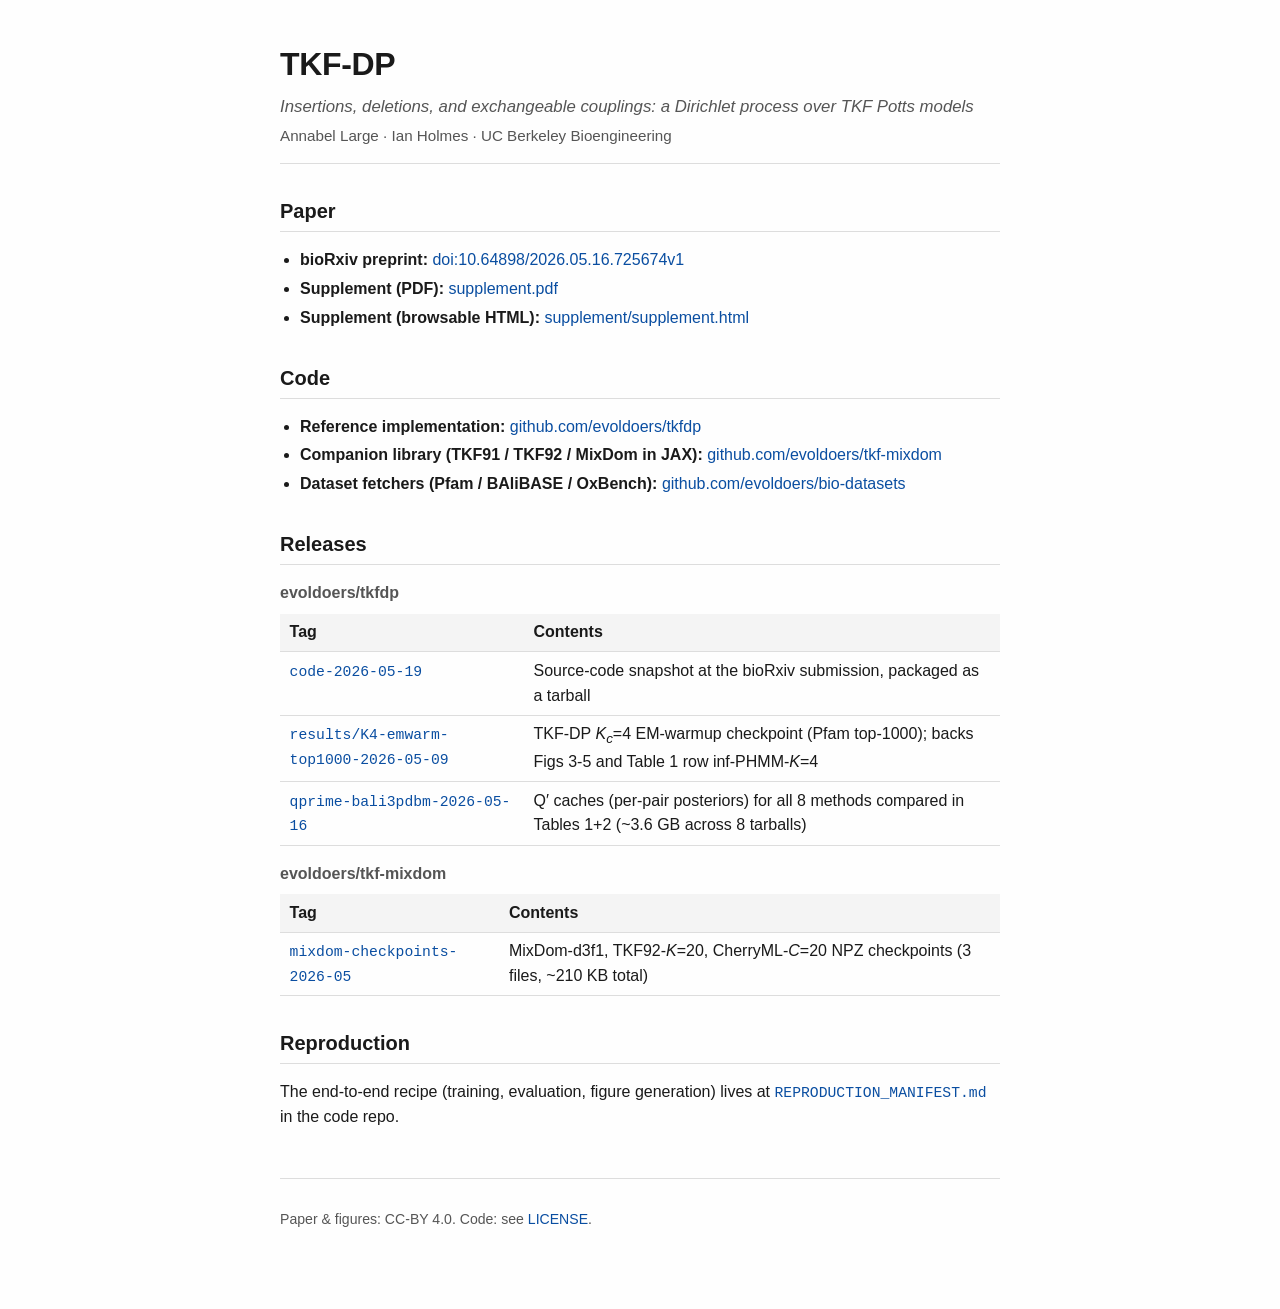
==== index.html @ f347cef0 "Initial landing page: bioRxiv link, PDF + HTML supplement, releases table Co-Authored-By: Claude Opu" ====
<!DOCTYPE html>
<html lang="en">
<head>
<meta charset="utf-8">
<meta name="viewport" content="width=device-width, initial-scale=1">
<title>TKF-DP — exchangeably covariant sequence evolution</title>
<link rel="stylesheet" href="style.css">
</head>
<body>
<header>
<h1>TKF-DP</h1>
<p class="subtitle"><em>Insertions, deletions, and exchangeable couplings: a Dirichlet process over TKF Potts models</em></p>
<p class="authors">Annabel Large &middot; Ian Holmes &middot; UC Berkeley Bioengineering</p>
</header>

<main>

<section>
<h2>Paper</h2>
<ul>
<li><strong>bioRxiv preprint:</strong> <a href="https://www.biorxiv.org/content/10.64898/2026.05.16.725674v1">doi:10.64898/2026.05.16.725674v1</a></li>
<li><strong>Supplement (PDF):</strong> <a href="supplement.pdf">supplement.pdf</a></li>
<li><strong>Supplement (browsable HTML):</strong> <a href="supplement/supplement.html">supplement/supplement.html</a></li>
</ul>
</section>

<section>
<h2>Code</h2>
<ul>
<li><strong>Reference implementation:</strong> <a href="https://github.com/evoldoers/tkfdp">github.com/evoldoers/tkfdp</a></li>
<li><strong>Companion library (TKF91 / TKF92 / MixDom in JAX):</strong> <a href="https://github.com/evoldoers/tkf-mixdom">github.com/evoldoers/tkf-mixdom</a></li>
<li><strong>Dataset fetchers (Pfam / BAliBASE / OxBench):</strong> <a href="https://github.com/evoldoers/bio-datasets">github.com/evoldoers/bio-datasets</a></li>
</ul>
</section>

<section>
<h2>Releases</h2>

<h3>evoldoers/tkfdp</h3>
<table>
<thead><tr><th>Tag</th><th>Contents</th></tr></thead>
<tbody>
<tr>
  <td><a href="https://github.com/evoldoers/tkfdp/releases/tag/code-2026-05-19"><code>code-2026-05-19</code></a></td>
  <td>Source-code snapshot at the bioRxiv submission, packaged as a tarball</td>
</tr>
<tr>
  <td><a href="https://github.com/evoldoers/tkfdp/releases/tag/results/K4-emwarm-top1000-2026-05-09"><code>results/K4-emwarm-top1000-2026-05-09</code></a></td>
  <td>TKF-DP <var>K<sub>c</sub></var>=4 EM-warmup checkpoint (Pfam top-1000); backs Figs 3-5 and Table 1 row inf-PHMM-<var>K</var>=4</td>
</tr>
<tr>
  <td><a href="https://github.com/evoldoers/tkfdp/releases/tag/qprime-bali3pdbm-2026-05-16"><code>qprime-bali3pdbm-2026-05-16</code></a></td>
  <td>Q&prime; caches (per-pair posteriors) for all 8 methods compared in Tables 1+2 (~3.6 GB across 8 tarballs)</td>
</tr>
</tbody>
</table>

<h3>evoldoers/tkf-mixdom</h3>
<table>
<thead><tr><th>Tag</th><th>Contents</th></tr></thead>
<tbody>
<tr>
  <td><a href="https://github.com/evoldoers/tkf-mixdom/releases/tag/mixdom-checkpoints-2026-05"><code>mixdom-checkpoints-2026-05</code></a></td>
  <td>MixDom-d3f1, TKF92-<var>K</var>=20, CherryML-<var>C</var>=20 NPZ checkpoints (3 files, ~210 KB total)</td>
</tr>
</tbody>
</table>
</section>

<section>
<h2>Reproduction</h2>
<p>The end-to-end recipe (training, evaluation, figure generation) lives at
<a href="https://github.com/evoldoers/tkfdp/blob/main/REPRODUCTION_MANIFEST.md"><code>REPRODUCTION_MANIFEST.md</code></a> in the code repo.</p>
</section>

</main>

<footer>
<p>Paper &amp; figures: CC-BY 4.0. Code: see <a href="https://github.com/evoldoers/tkfdp/blob/main/LICENSE">LICENSE</a>.</p>
</footer>
</body>
</html>
---- style.css ----
/* tkfdp.net — minimal print-friendly landing page */
:root {
  --fg: #1a1a1a;
  --muted: #555;
  --bg: #fefefe;
  --link: #0a4ea1;
  --link-hover: #061f4f;
  --rule: #ddd;
}
* { box-sizing: border-box; }
html { font-size: 16px; }
body {
  font-family: -apple-system, BlinkMacSystemFont, "Segoe UI", Helvetica, Arial, sans-serif;
  color: var(--fg);
  background: var(--bg);
  line-height: 1.55;
  max-width: 48rem;
  margin: 0 auto;
  padding: 2.5rem 1.5rem 4rem;
}
header { border-bottom: 1px solid var(--rule); padding-bottom: 1rem; margin-bottom: 1.5rem; }
header h1 { margin: 0 0 0.25rem; font-size: 2rem; letter-spacing: -0.01em; }
header .subtitle { margin: 0.25rem 0; color: var(--muted); font-size: 1.05rem; }
header .authors { margin: 0.25rem 0 0; color: var(--muted); font-size: 0.95rem; }
main section { margin: 2rem 0; }
h2 { font-size: 1.25rem; border-bottom: 1px solid var(--rule); padding-bottom: 0.25rem; margin-bottom: 0.5rem; }
h3 { font-size: 1rem; margin: 1rem 0 0.4rem; color: var(--muted); }
ul { padding-left: 1.25rem; }
li { margin: 0.25rem 0; }
a { color: var(--link); text-decoration: none; }
a:hover { color: var(--link-hover); text-decoration: underline; }
code { font-family: ui-monospace, SFMono-Regular, Menlo, monospace; font-size: 0.92em; }
table { border-collapse: collapse; width: 100%; margin: 0.5rem 0; }
th, td { text-align: left; padding: 0.4rem 0.6rem; border-bottom: 1px solid var(--rule); vertical-align: top; }
th { background: #f4f4f4; font-weight: 600; }
footer { margin-top: 3rem; padding-top: 1rem; border-top: 1px solid var(--rule); color: var(--muted); font-size: 0.88rem; }
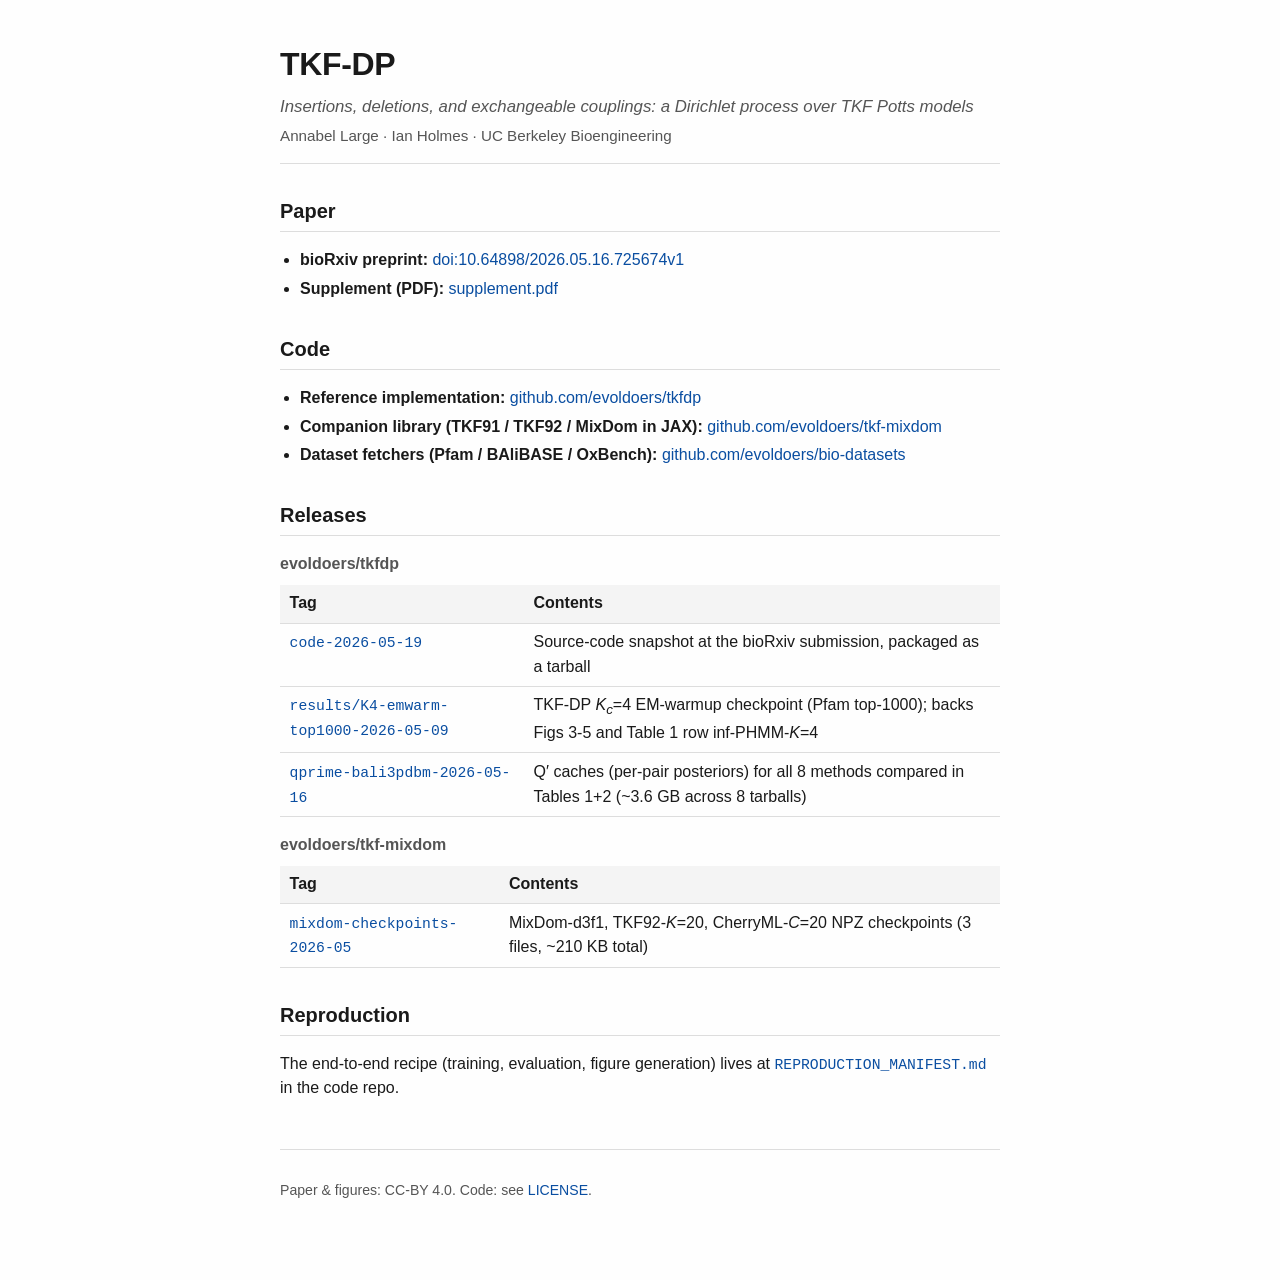
==== commit 0a24c32c: "Drop broken LaTeX->HTML supplement rendering; refresh supplement.pdf Remove the unreadable make4ht H" ====
--- a/index.html
+++ b/index.html
@@ -20,7 +20,6 @@
 <ul>
 <li><strong>bioRxiv preprint:</strong> <a href="https://www.biorxiv.org/content/10.64898/2026.05.16.725674v1">doi:10.64898/2026.05.16.725674v1</a></li>
 <li><strong>Supplement (PDF):</strong> <a href="supplement.pdf">supplement.pdf</a></li>
-<li><strong>Supplement (browsable HTML):</strong> <a href="supplement/supplement.html">supplement/supplement.html</a></li>
 </ul>
 </section>
 
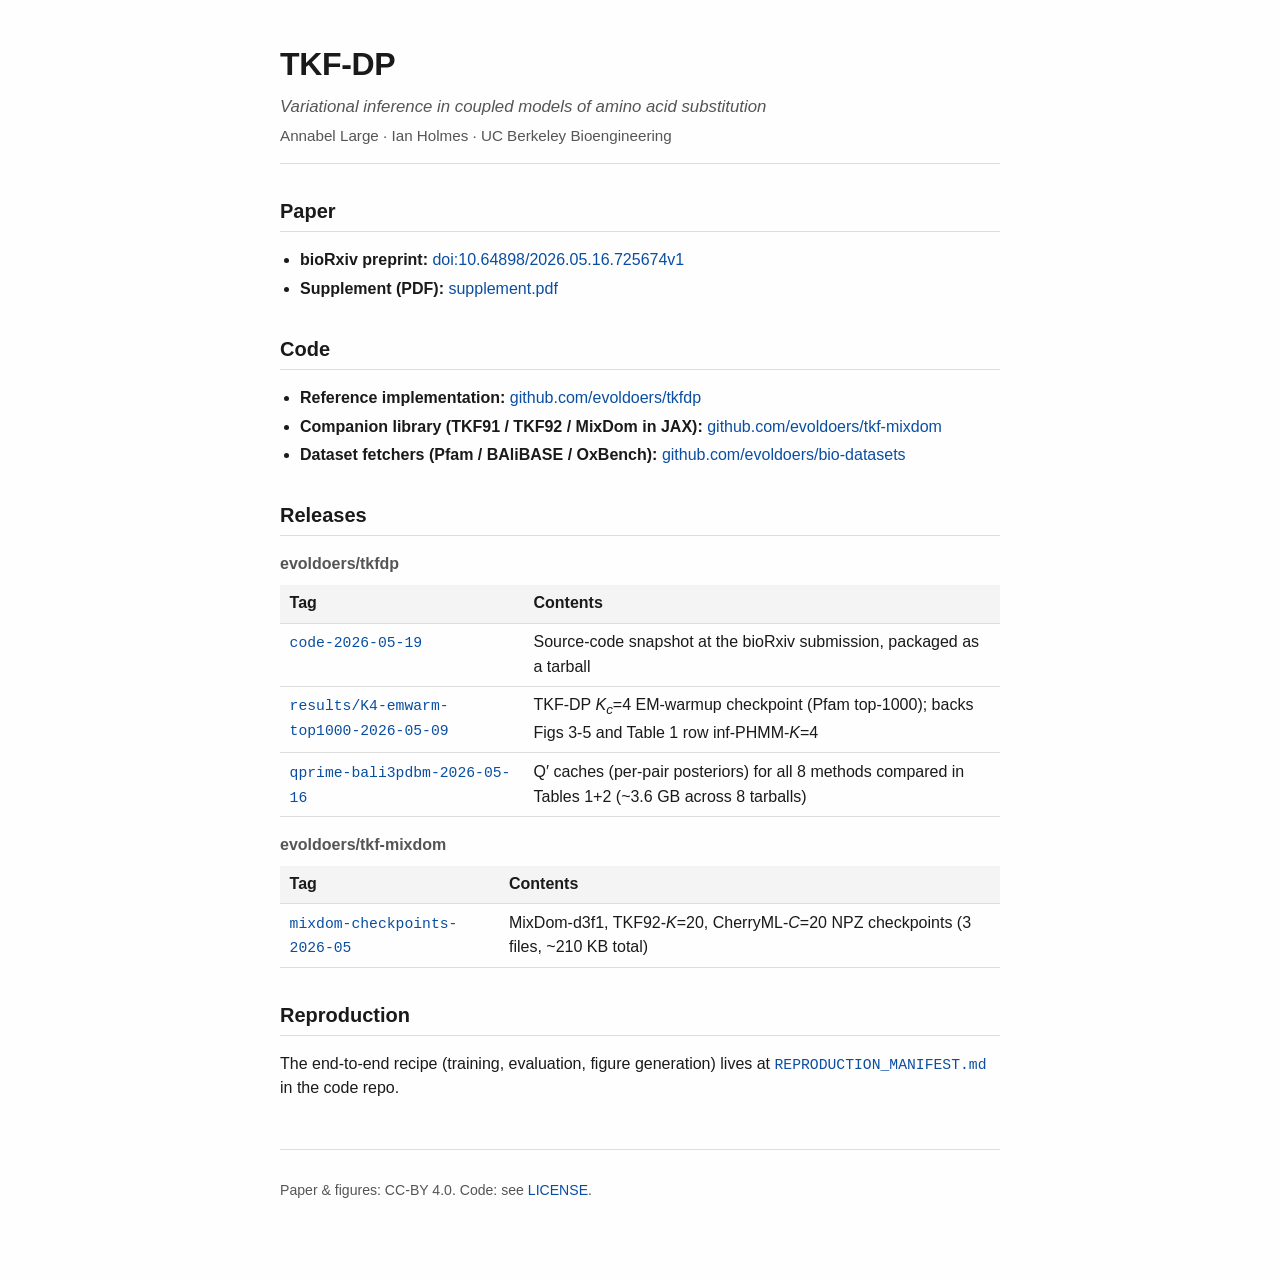
==== commit ed1f8420: "Refresh supplement.pdf + update title to 'Variational inference in coupled models of amino acid subs" ====
--- a/index.html
+++ b/index.html
@@ -3,13 +3,13 @@
 <head>
 <meta charset="utf-8">
 <meta name="viewport" content="width=device-width, initial-scale=1">
-<title>TKF-DP — exchangeably covariant sequence evolution</title>
+<title>TKF-DP — Variational inference in coupled models of amino acid substitution</title>
 <link rel="stylesheet" href="style.css">
 </head>
 <body>
 <header>
 <h1>TKF-DP</h1>
-<p class="subtitle"><em>Insertions, deletions, and exchangeable couplings: a Dirichlet process over TKF Potts models</em></p>
+<p class="subtitle"><em>Variational inference in coupled models of amino acid substitution</em></p>
 <p class="authors">Annabel Large &middot; Ian Holmes &middot; UC Berkeley Bioengineering</p>
 </header>
 
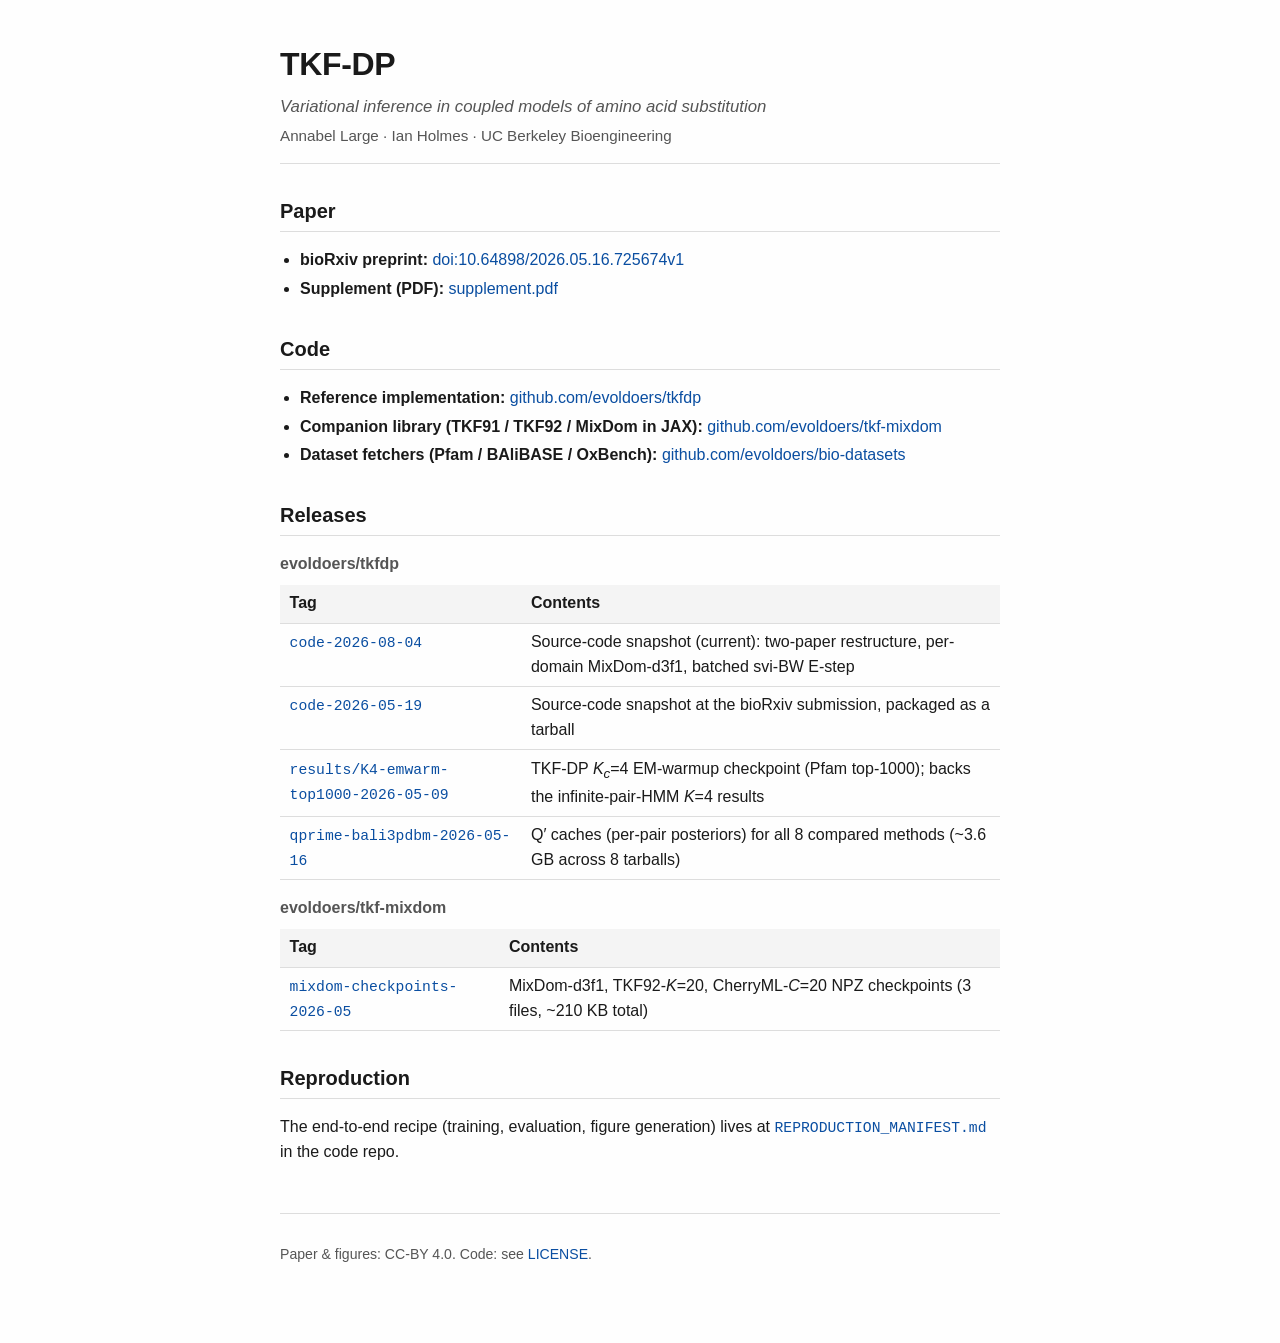
==== commit da880f2b: "index: add code-2026-08-04 tag; drop specific figure/table references" ====
--- a/index.html
+++ b/index.html
@@ -40,16 +40,20 @@
 <thead><tr><th>Tag</th><th>Contents</th></tr></thead>
 <tbody>
 <tr>
+  <td><a href="https://github.com/evoldoers/tkfdp/releases/tag/code-2026-08-04"><code>code-2026-08-04</code></a></td>
+  <td>Source-code snapshot (current): two-paper restructure, per-domain MixDom-d3f1, batched svi-BW E-step</td>
+</tr>
+<tr>
   <td><a href="https://github.com/evoldoers/tkfdp/releases/tag/code-2026-05-19"><code>code-2026-05-19</code></a></td>
   <td>Source-code snapshot at the bioRxiv submission, packaged as a tarball</td>
 </tr>
 <tr>
   <td><a href="https://github.com/evoldoers/tkfdp/releases/tag/results/K4-emwarm-top1000-2026-05-09"><code>results/K4-emwarm-top1000-2026-05-09</code></a></td>
-  <td>TKF-DP <var>K<sub>c</sub></var>=4 EM-warmup checkpoint (Pfam top-1000); backs Figs 3-5 and Table 1 row inf-PHMM-<var>K</var>=4</td>
+  <td>TKF-DP <var>K<sub>c</sub></var>=4 EM-warmup checkpoint (Pfam top-1000); backs the infinite-pair-HMM <var>K</var>=4 results</td>
 </tr>
 <tr>
   <td><a href="https://github.com/evoldoers/tkfdp/releases/tag/qprime-bali3pdbm-2026-05-16"><code>qprime-bali3pdbm-2026-05-16</code></a></td>
-  <td>Q&prime; caches (per-pair posteriors) for all 8 methods compared in Tables 1+2 (~3.6 GB across 8 tarballs)</td>
+  <td>Q&prime; caches (per-pair posteriors) for all 8 compared methods (~3.6 GB across 8 tarballs)</td>
 </tr>
 </tbody>
 </table>
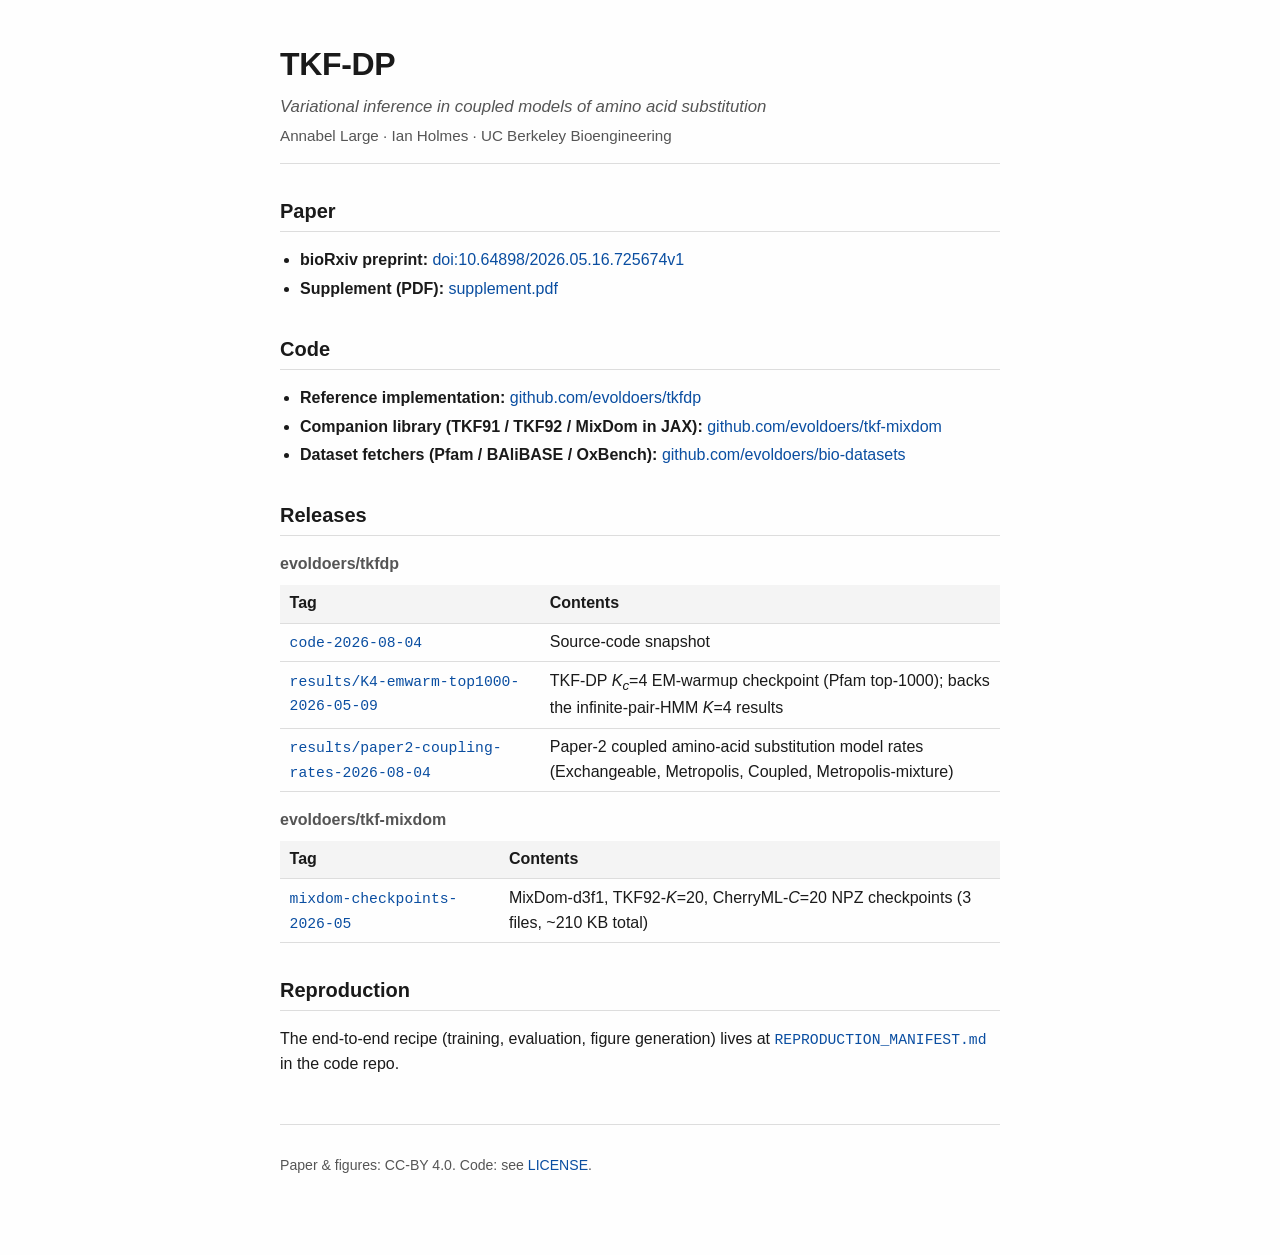
==== commit 4e5ce062: "index: drop code-2026-05-19 + qprime rows; add paper2-coupling-rates; simplify code-2026-08-04 label" ====
--- a/index.html
+++ b/index.html
@@ -41,19 +41,15 @@
 <tbody>
 <tr>
   <td><a href="https://github.com/evoldoers/tkfdp/releases/tag/code-2026-08-04"><code>code-2026-08-04</code></a></td>
-  <td>Source-code snapshot (current): two-paper restructure, per-domain MixDom-d3f1, batched svi-BW E-step</td>
-</tr>
-<tr>
-  <td><a href="https://github.com/evoldoers/tkfdp/releases/tag/code-2026-05-19"><code>code-2026-05-19</code></a></td>
-  <td>Source-code snapshot at the bioRxiv submission, packaged as a tarball</td>
+  <td>Source-code snapshot</td>
 </tr>
 <tr>
   <td><a href="https://github.com/evoldoers/tkfdp/releases/tag/results/K4-emwarm-top1000-2026-05-09"><code>results/K4-emwarm-top1000-2026-05-09</code></a></td>
   <td>TKF-DP <var>K<sub>c</sub></var>=4 EM-warmup checkpoint (Pfam top-1000); backs the infinite-pair-HMM <var>K</var>=4 results</td>
 </tr>
 <tr>
-  <td><a href="https://github.com/evoldoers/tkfdp/releases/tag/qprime-bali3pdbm-2026-05-16"><code>qprime-bali3pdbm-2026-05-16</code></a></td>
-  <td>Q&prime; caches (per-pair posteriors) for all 8 compared methods (~3.6 GB across 8 tarballs)</td>
+  <td><a href="https://github.com/evoldoers/tkfdp/releases/tag/results/paper2-coupling-rates-2026-08-04"><code>results/paper2-coupling-rates-2026-08-04</code></a></td>
+  <td>Paper-2 coupled amino-acid substitution model rates (Exchangeable, Metropolis, Coupled, Metropolis-mixture)</td>
 </tr>
 </tbody>
 </table>
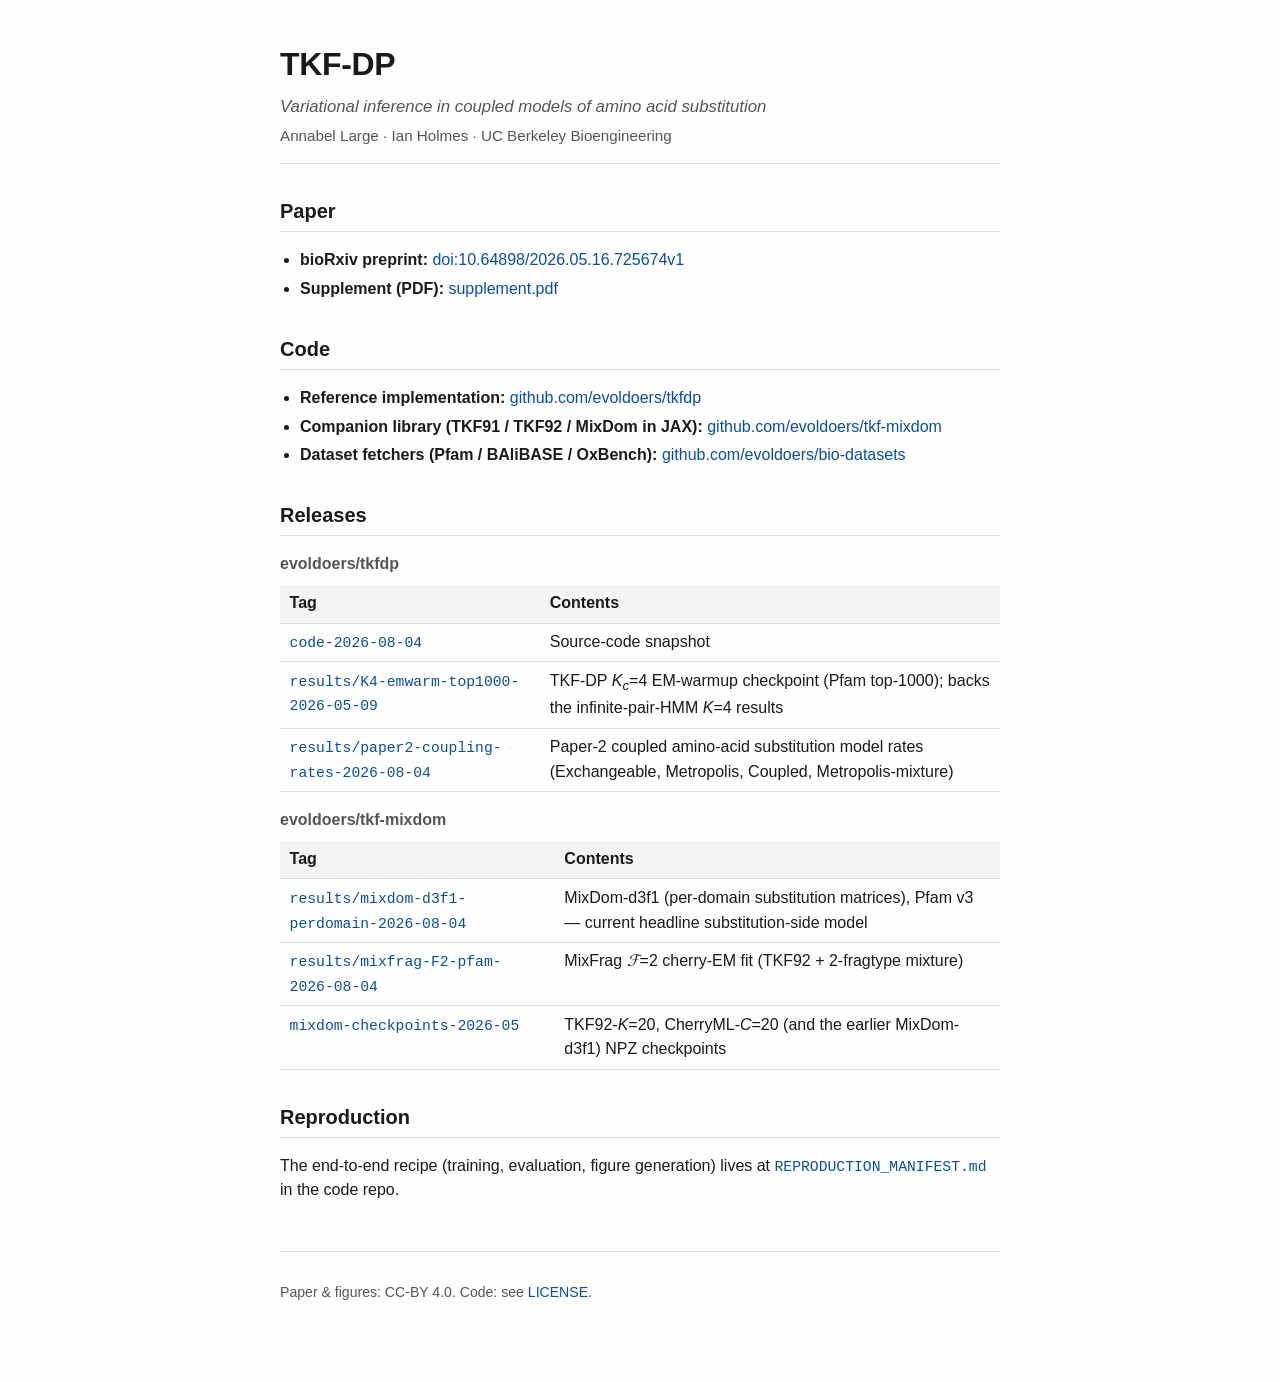
==== commit 829b4e8d: "index: add per-domain MixDom-d3f1 + MixFrag-F=2 releases to tkf-mixdom table" ====
--- a/index.html
+++ b/index.html
@@ -59,8 +59,16 @@
 <thead><tr><th>Tag</th><th>Contents</th></tr></thead>
 <tbody>
 <tr>
+  <td><a href="https://github.com/evoldoers/tkf-mixdom/releases/tag/results/mixdom-d3f1-perdomain-2026-08-04"><code>results/mixdom-d3f1-perdomain-2026-08-04</code></a></td>
+  <td>MixDom-d3f1 (per-domain substitution matrices), Pfam v3 — current headline substitution-side model</td>
+</tr>
+<tr>
+  <td><a href="https://github.com/evoldoers/tkf-mixdom/releases/tag/results/mixfrag-F2-pfam-2026-08-04"><code>results/mixfrag-F2-pfam-2026-08-04</code></a></td>
+  <td>MixFrag <var>&Fscr;</var>=2 cherry-EM fit (TKF92 + 2-fragtype mixture)</td>
+</tr>
+<tr>
   <td><a href="https://github.com/evoldoers/tkf-mixdom/releases/tag/mixdom-checkpoints-2026-05"><code>mixdom-checkpoints-2026-05</code></a></td>
-  <td>MixDom-d3f1, TKF92-<var>K</var>=20, CherryML-<var>C</var>=20 NPZ checkpoints (3 files, ~210 KB total)</td>
+  <td>TKF92-<var>K</var>=20, CherryML-<var>C</var>=20 (and the earlier MixDom-d3f1) NPZ checkpoints</td>
 </tr>
 </tbody>
 </table>
